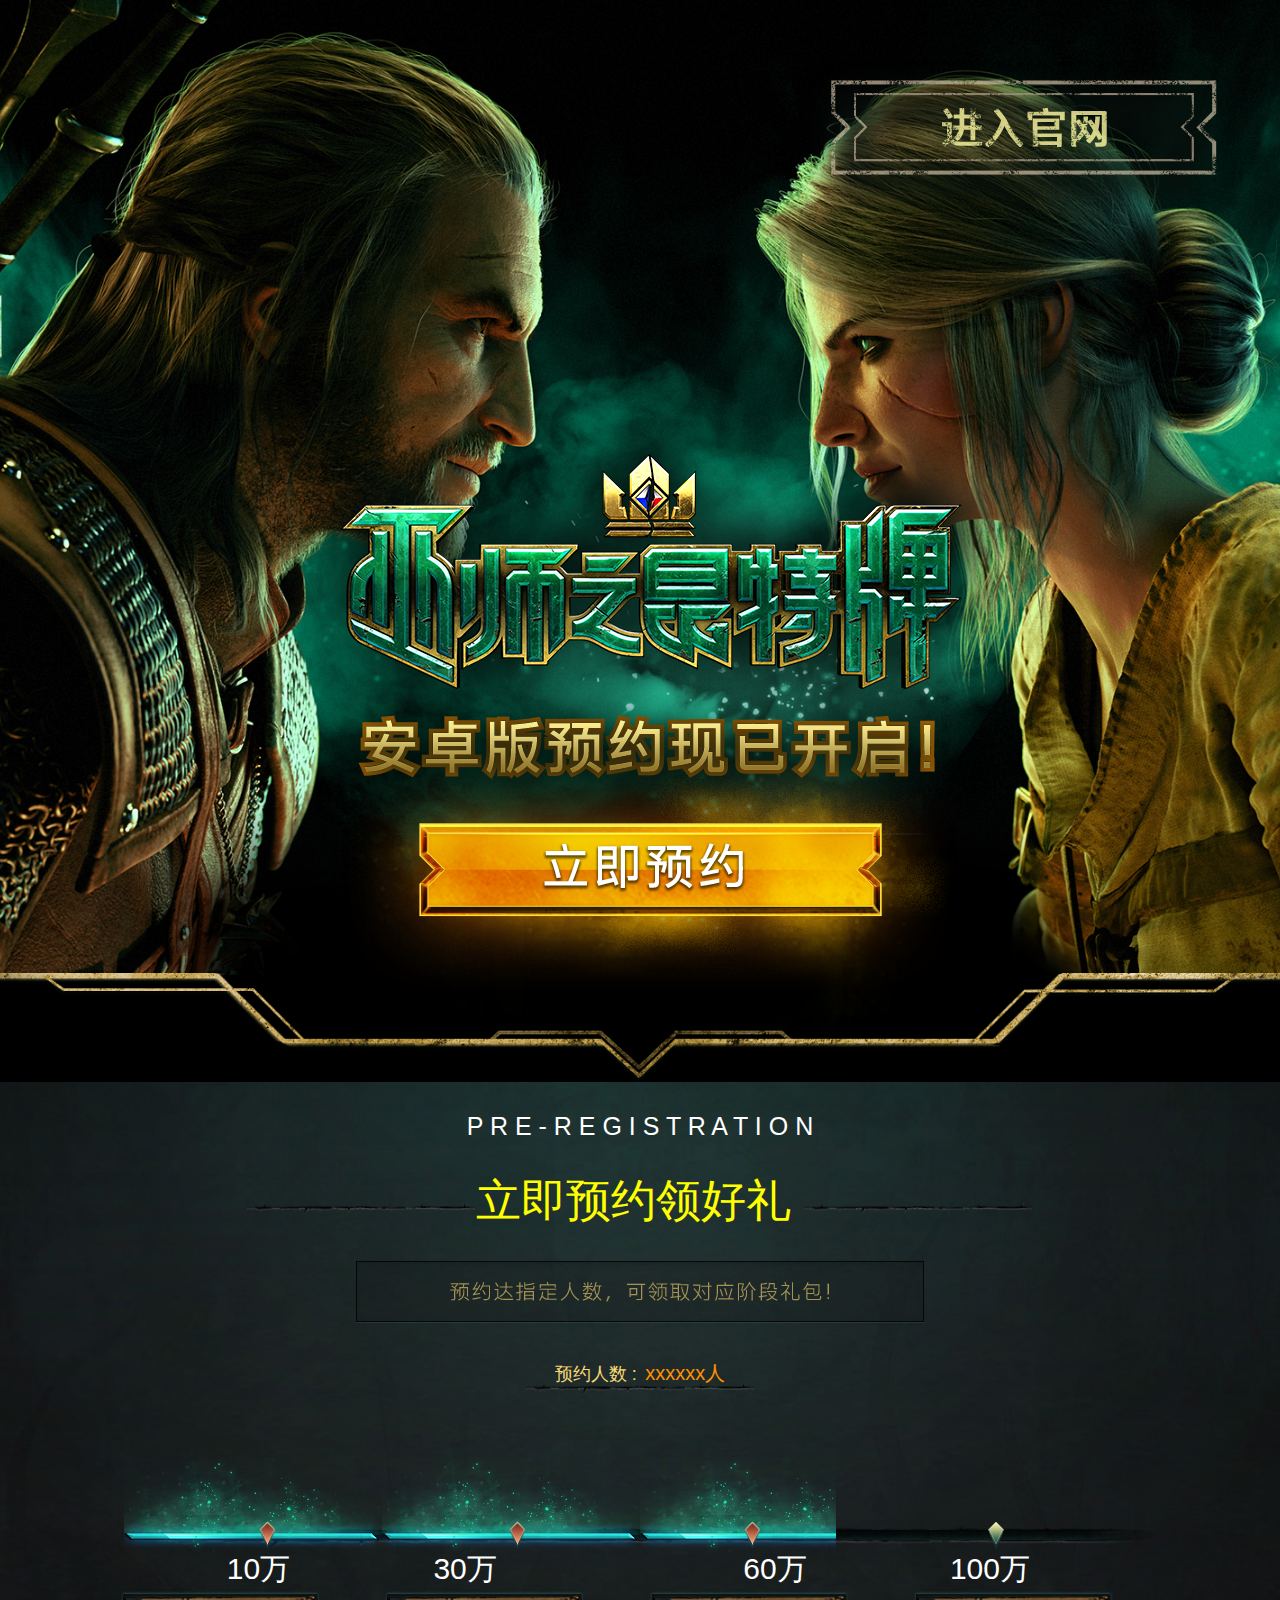
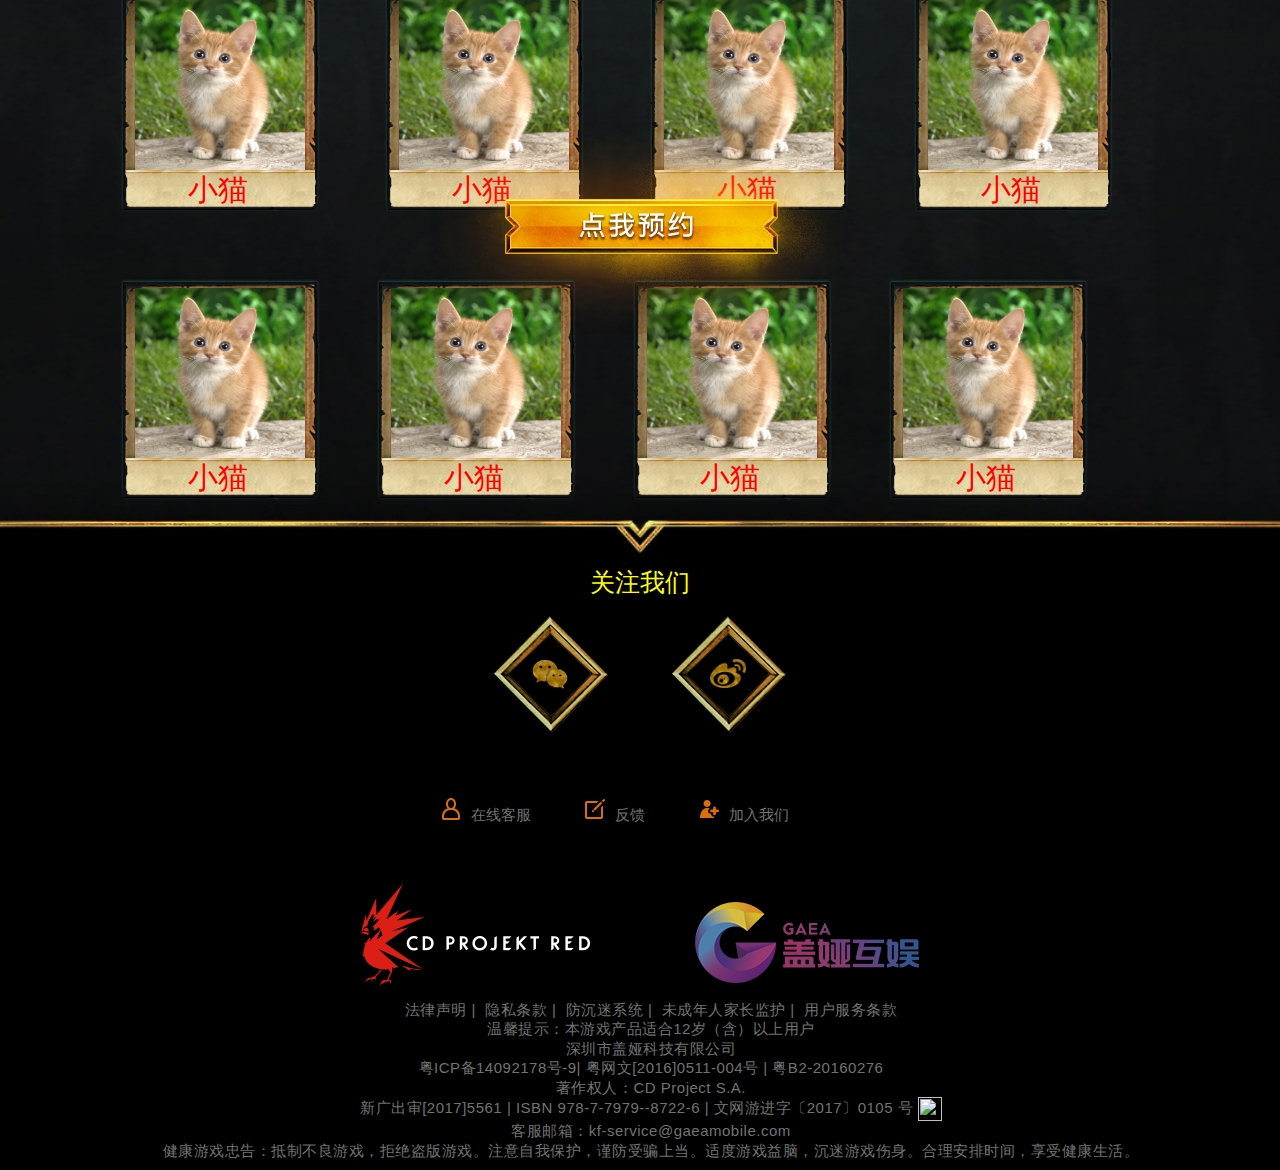
==== html/index.html @ 0b7c2e60 "1" ====
<!DOCTYPE html>
<html lang="zh">
<head>
    <meta charset="UTF-8"><!--  -->
    <meta http-equiv="Cache-Control" content="max-age=-1" />
    <meta http-equiv="X-UA-Compatible" content="IE=edge,chrome=1">
    <meta name="viewport" content="width=device-width, initial-scale=1, maximum-scale=1, minimum-scale=1, user-scalable=no">
    <meta name="keywords" content="">
    <meta name="description" content="">
    <title>demo</title>
    <link rel="stylesheet" type="text/css" href="../css/common.css" />
    <link rel="stylesheet" type="text/css" href="../css/index.css" />
    <!-- <link rel="stylesheet" type="text/css" href="../css/pen.css" /> -->
    <link rel="stylesheet" type="text/css" href="../css/Untitled-1.css" />
</head>
    <script src="../css/jquery-3.6.3.min.js"></script>
    <script>
        $(function(){
            $('.top1').click(function(){
               $('.mask').show()
            })
            $('.cha').click(function(){
               $('.mask').hide()
            })
        })
    </script>
<body>
    <div class="inner">
        <div class="head">
            
                <div class="top">
                    <a href="https://www.baidu.com/" target="_blank" >
                        <span>进入官网</span>
                    </a>
                </div>
                
                <div class="top1">
                    <div class="area">
                        <a href="javascript:;" >立即预约</a>
                    </div>   
                </div>
            
        </div>
    
        <div class="two">
            <span class="top2">
                
                P R E - R E G I S T R A T I O N
            </span>
        
            <span class="top3">
                <img src="../img/p2_line.png" alt=""><a href="https://www.baidu.com/" target="_blank">立即预约领好礼</a>
                <img src="../img/p2_line.png" alt="">
            </span>
            <div class="top4">
                <a href="https://www.baidu.com/" target="_blank"> 
                    <span>
                    预约达指定人数，可领取对应阶段礼包！
                    </span>
                </a>   
            </div>
        
            <div class="num"><span style="color:#f7d974; font-size: 18px;"> 预约人数 :</span>
                <span style="color: #ff9000; font-size: 20px;"> xxxxxx人</span>     
            </div>
        
            <div class="top5" style="width:1033px; margin: 0 auto">
                <div class="progress">
                    <div class="bar" style="width: 69%"></div>
                    <div class="icon">
                        <span class="pointer"></span>
                        <span class="pointer"></span>
                        <span class="pointer"></span>
                        <span class="pointer1"></span>
                    </div>
                </div>
                <div style="color:#fff" class="clearfix">
                    <div style="float: left;width:10%"><span class="zero">0</span></div>
                    <div style="float: left;width:20%">10万</div>
                    <div style="float: left;width:30%">30万</div>
                    <div style="float: left;width:20%">60万</div>
                    <div style="float: left;width:20%">100万</div>
                    <!-- <div class="clearfix"></div> -->
                </div>
            </div>
        
            <ul class="reward">
                <li class="img1">
                    <p><img src="../img/cat1.png" alt=""> </p>
                    <span>小猫</span>
                </li>
                <li class="img1">
                    <p><img src="../img/cat1.png" alt=""> </p>
                    <span>小猫</span>
                </li>
                <li class="img1">
                    <p><img src="../img/cat1.png" alt=""> </p>
                    <span>小猫</span>
                </li>
                <li class="img1">
                    <p><img src="../img/cat1.png" alt=""> </p>
                    <span>小猫</span>
                </li>
            </ul>
        
            <ul class="reward2 clearfix">
                <li class="img1">
                    <p><img src="../img/cat1.png" alt=""> </p>
                    <span>小猫</span>
                </li>
                <li class="img1">
                    <p><img src="../img/cat1.png" alt=""> </p>
                    <span>小猫</span>
                </li>
                <li class="img1">
                    <p><img src="../img/cat1.png" alt=""> </p>
                    <span>小猫</span>
                </li>
                <li class="img1">
                    <p><img src="../img/cat1.png" alt=""> </p>
                    <span>小猫</span>
                </li>
            </ul>
            
            <a href="https://www.baidu.com/" target="_blank"  class="top6"> 
                <span>点我预约</span>
            </a>
        </div>
               
        <div class="footer">
            <div class="guanzhu" >
                <a href="https://www.baidu.com/" target="_blank">
                <span>关注我们</span>
                </a>
            </div>
            
            <div class="logo">    
                <a href="https://weixin.qq.com/" target="_blank"><img src="../img/focus_wx.png" class="pic2"></a>
                <a href="https://www.sina.com.cn/" target="_blank"><img src="../img/focus_sina.png"></a> 
             </div>
              
            <div class="link">
                <p>
                    <a href="#" target="_blank">
                    <span class="icon1"></span>在线客服
                    </a>
                </p>
                <p>
                    <a href="#" target="_blank">
                    <span class="icon2"></span>反馈
                    </a>
                </p>
                <p>
                    <a href="#" target="_blank">
                    <span class="icon3"></span>加入我们
                    </a>
                </p>
            </div>
        
            <div class="other">
                <a href="#" target="_blank"><img src="../img/cdpr.png" class="pic1"></a>
                <a href="https://www.sina.com.cn/" target="_blank"><img src="../img/gaea.png"></a>
            </div>
              
            <div class="copyright">
                <div class="copyright-w">
                    <p>
                        <a href="http://www.gaea.com/cn/law" target="_blank">法律声明</a>&nbsp;|&nbsp;
                        <a href="http://www.gaea.com/cn/privacy" target="_blank">隐私条款</a>&nbsp;|&nbsp;
                        <a href="http://www.gaea.com/cn/service" target="_blank">防沉迷系统</a>&nbsp;|&nbsp;
                        <a href="https://www.gaea.com/cn/childProtection.html" target="_blank">未成年人家长监护</a>&nbsp;|&nbsp;
                        <a href="https://www.gaea.com/cn/childProtection.html" target="_blank">用户服务条款</a>
                    </p>
                    <p>温馨提示：本游戏产品适合12岁（含）以上用户</p>
                    <p>深圳市盖娅科技有限公司</p>
                    <p>
                        <P>粤ICP备14092178号-9| 粤网文[2016]0511-004号 |  粤B2-20160276 
                    </p>
                     <p>著作权人：CD Project S.A.</p>
                    <p>
                        新广出审[2017]5561 | ISBN 978-7-7979--8722-6 |
                        <a href="http://sq.ccm.gov.cn:80/ccnt/sczr/service/business/emark/gameNetTag/4028c08c577024b801577562b9b23fe5" target="_blank">文网游进字〔2017〕0105 号
                            <img src="https://image.gaeamobile.net/image/20180711/184354/label_2.png" width="24px" height="24px" style="vertical-align: middle;">
                        </a>
                    </p>
                    <p>客服邮箱：kf-service@gaeamobile.com</p>
                    <p>健康游戏忠告：抵制不良游戏，拒绝盗版游戏。注意自我保护，谨防受骗上当。适度游戏益脑，沉迷游戏伤身。合理安排时间，享受健康生活。</p>
                </div>
            </div>
        </div>
    </div>
  
    <div class="mask">
        <a href="javascript:;"><img src="../img/微信图片_20230107213837.png" alt="" class="cha"></a>
        <div class="from">
            <div class="kuang">
                <span class="again">请输入验证码！</span>
               <div class="kuang1">
                <p>
                <select class="right">
                    <option value="1">+86</option>
                    <option value="2">+11</option>
                    <option value="3">+12</option>
                </select>
                </p>
               <p>
                <input type="text" placeholder="&nbsp&nbsp&nbsp&nbsp&nbsp&nbsp&nbsp&nbsp&nbsp请输入手机号码" class="left">
               </p>
            </div>
            <div class="kuang2">
                <p>
                    <input type="text" placeholder="&nbsp&nbsp&nbsp&nbsp&nbsp&nbsp&nbsp&nbsp&nbsp请输入短信验证码" class="right1">
                </p>
                <p> <input type="text" placeholder="&nbsp&nbsp&nbsp&nbsp&nbsp&nbsp&nbsp&nbsp&nbsp获取验证码" class="left1"> </p>
       
            </div>
           <p class="tongyi">
            <input type="checkbox">&nbsp&nbsp&nbsp同意“盖娅互娱服务条款及隐私政策”
           </p>
           <div class="finish">
                    <p>完成预约</p>
           </div>
        </div>
        </div>
      </div>
</body>


<script type="text/javascript" src="../js/jquery.min.js"></script>
<script type="text/javascript" src="../js/index.js"></script>
</body>
</html>
---- css/common.css ----
/*全局框架*/
html,
body {
  padding: 0;
  margin: 0;
  background: #000;
}

html {
  font-size: 14px;
}

body {
  position: relative;
  font-size: 14px;
  font-family: "Microsoft YaHei", "Hiragino Sans GB", "微软雅黑", "宋体", Arial, Verdana, sans-serif;
  -webkit-font-smoothing: antialiased;
  -moz-osx-font-smoothing: grayscale;
}

a:link,
a:active,
a:visited,
a:hover,
a:visited:hover {
  text-decoration: none;
  cursor: pointer;
}

/* img {
  display: block;
  margin: 0 auto;
} */

img[src=''] {
  opacity: 0 !important;
}

ul,
li,
img,
span,
p,
font,
strong,
em,
ol,
h1,
h2,
h3,
h4,
h5,
h6,
dl,
dt,
dd,
input,
tboby,
form {
  margin: 0;
  padding: 0;
  border: 0;
  list-style: none;
}

h1,
h2,
h3,
h4,
h5,
h6 {
  font-weight: normal;
}

.pointer {
  pointer-events: all;
}

.disabled,
.no-pointer {
  pointer-events: none;
}

table {
  border-collapse: collapse;
  border-spacing: 0;
}

/* input,
select,
textarea,
button {
  border-radius: 0;
  outline: none;
}

input {
  -webkit-appearance: none;
} */

li {
  list-style: none;
}


a img {
  border: none;
}

video {
  width: 100%;
  height: 100%;
}

* {
  outline: 0;
  -ms-text-size-adjust: 100%;
  -webkit-text-size-adjust: 100%;
  -webkit-tap-highlight-color: transparent;
  -webkit-touch-callout: none;
  -webkit-focus-ring-color: rgba(0, 0, 0, 0);
}

input:-webkit-autofill,
textarea:-webkit-autofill,
select:-webkit-autofill {
  background-color: rgba(0, 0, 0, 0);
  -webkit-box-shadow: 0 0 0px 1000px white inset;
}

.clearfix {
  *zoom: 1;
}

.clearfix::after {
  content: "";
  display: block;
  height: 0;
  clear: both;
}



.hide-text {
  font: 0/0 a;
  color: transparent;
  text-shadow: none;
  background-color: transparent;
  border: 0;
}

@media screen and (min-width: 320px) {
  html {
    font-size: 42.67px;
  }
}

@media screen and (min-width: 360px) {
  html {
    font-size: 48px;
  }
}

@media screen and (min-width: 375px) {
  html {
    font-size: 50px;
  }
}

@media screen and (min-width: 414px) {
  html {
    font-size: 55.2px;
  }
}

@media screen and (min-width: 480px) {
  html {
    font-size: 64px;
  }
}

@media screen and (min-width: 640px) {
  html {
    font-size: 85.33px;
  }
}

@media screen and (min-width: 750px) {
  html {
    font-size: 100px;
  }
}

/*# sourceMappingURL=common.css.map */
---- css/index.css ----
.w1{
  width: 1200px;
  height: 100%;
  margin: 0 auto;
  background: red;
}

.inner{
  font-size: 30px;
}

.inner .head{
  width: 100%;
  height: 1082px;
  margin: 0 auto;
  background: url(../img/bg1.png) no-repeat;
  background-position: center center;
  background-size: cover;
  position: relative;
}
.inner .head .top{
  background:url(../img/p1.home.png) no-repeat;
  background-position: center;
  width:436px;
  height: 166px;
  position: absolute;
  top: 60px;
  right:45px;
}


.inner .head .top1{
  background:url(../img/p1_slogan.png) no-repeat;
  background-position: center;
  height:659px;
  width: 823px;
  position: absolute;
  top: 380px;
  right:0px;
  left:0px;
  margin: 0 auto;
}
.inner .head .top1 .area{
  position: relative;
  width: 100%;
  height: 100%;
}
.inner .head .top1 .area a{
    position: absolute;
    bottom: 120px;
    left:0;
    right:0;
    margin: 0 auto;
    display: block;
    width: 100%;
    height: 100px;
    font-size: 0;
}

.inner .head .top a{
  display: block;
  height: 100%;
}

.inner .head .top span{
  color: red;
  font-size: 0;
}
.inner .head .top1 span{
  color: red;
  font-size:0  ;
}

.two{
  width: 100%;
  height: 1082px;
  margin: 0 auto;
  background: url(../img/bg02.jpg) no-repeat;
  background-position: center ;
  background-size: cover;
  position: relative;
  
  }

 

.top2 {
  display: block;
  font-size: 25px;
  text-align: center;
  color: white;
  padding-top: 30px;
}
.top3 {
  display: block;
  font-size: 45px;
  text-align: center;
  margin-top: 30px;
}
.top3 a{
  color: yellow;
}
.top4 {
  background:url(../img/p2_text.png) no-repeat;
  background-position: center;
  height: 62px;
  width: 568px;
  margin: 0 auto;
  margin-top: 30px;
  
}
.top4 a{
  display: block;
  height: 100%;
  font-size: 0;
}



.num{
  width:229px;
  height: 70px;
  background: url(../img/p2_line.png) no-repeat;
  text-align: center;
  background-position: center center;
  margin:20px auto 100px;
  margin-top: 30px;
}

.top5{
  position: relative;
  margin: 0 auto;
}

.top6 {
  background:url(../img/p2_btn.png) no-repeat;
  background-position: center;
  width: 424px;
  height:213px;
  position: absolute;
  top:640px;
  left:0px;
  right:0;
  margin: 0 auto;
  font-size: 0;
}
.zero{
  font-size: 0;
}

.reward, .reward2{
  width: 1100px;
  margin: 0 auto;
}
.reward .img1{
  display: inline-block;
  height: 288px;
  width: 206px;
  position: relative;
  background: url("../img/p2_box.png") no-repeat ;
  text-align: center;
  margin:0 25px;
}
/* .reward .img1:first-child{
  background: red;
}
.reward .img1:last-child{
  margin-right: 0;
}
.reward .img1:nth-child(2n){
  background: yellow;
} */

.reward .img1 span, .reward2 .img1 span{
  color: red;
  text-align: center;
  /* display: block;
  margin-top: 10px; */
  line-height: 40px;
}
.reward .img1 p, .reward2 .img1 p{
  width:170px;
  height: 170px;;
  text-align: center;
  margin-top: 10px;
  margin-left: 20px; 
  /* margin-bottom: 10px; */
}


.reward .img1 p img, .reward2 .img1 p img{
  width:100%;
  height: 100%;
}

.reward2 .img1{
  height: 288px;
  width: 206px;
  position: relative;
  background: url("../img/p2_box.png") no-repeat ;
  text-align: center;
  float: left;
  margin: 0 25px;
  
}


.img2{
  height: 288px;
  width: 206px;
  position: relative;
  background: url("../img/p2_box.png") no-repeat ;
  position: absolute;
  margin-top: 10px;
  
}
.img2 p{
  position: absolute;
  left: 90px;
  top: 187px;
  color: red;
}
.img2 span{
  position: absolute;
  display: block;
  text-align: center;
  margin-top: 10px;
  margin-left: 20px;
  
}


.top6 .area2{
  position: relative;
  width: 100%;
  height: 100%;
}
.top6 .area2 a{
    position: absolute;
    bottom: 90px; 
    left:0;
    right:0;
    margin: 0 auto;
    display: block;
    width: 273px;
    height: 57px;
    font-size: 0;
}
/* 此处的bottom自我理解为选取的范围对应图片的距离 width height用于调试超链接的选取框范围大小 */




.footer {
  width: 100%;
  font-size: 15px;
  background-color: black;
  color: #737273;
  overflow: hidden;
  line-height: 1.3;
  text-align: center;
  
  
}
.footer .guanzhu{
  text-align:center;
  width:100%;
  height: 10px;
  position: absolute;
  
}
.footer .guanzhu a{
  color: yellow;
  display: block;
  height: 100%;
  font-size: 25px;
}


.footer a {
  color: #737273;
}

.footer a:hover {
  color: #d9d8cb;
  text-decoration: underline;
}

.copyright {
  width: 1000px;
  margin: 0 auto;
  overflow: hidden;
  letter-spacing: .5px;
  padding: 10px 0;
}

.copyright .gaea-logo {
  float: left;
}

.copyright .gaea {
  float: left;
  margin: 18px 22px 0 32px;
}

.copyright .copyright-w {
  float: none;
  padding-left: 22px;
  overflow: hidden;
}
.gray{
  -webkit-filter: grayscale(100%);
  -moz-filter: grayscale(100%);
  -o-filter: grayscale(100%);
  -ms-filter: grayscale(100%);
  filter: progid:DXImageTransform.Microsoft.BasicImage(grayscale=1);
  _filter: none;
}


.logo{
  margin-top: 50px;
  text-align: center;
}
.logo  a{
  font-size: 10px;
}
.logo  a img{
  display: inline-block;
}
.logo  a .pic2{
  margin-right: 60px;
}

.other{
  margin-top: 50px;
  text-align: center;
}
.other  a{
  font-size: 10px;
}
.other img{
  display: inline-block;
}
.other .pic1{
  margin-right: 100px;
}

.link{
  text-align: center;
}
.link p{
  display: inline-block;
  color: #fff;
  margin-right: 50px;
  margin-top: 60px;
  margin-bottom: 10px;
}
.link p .icon1{
  width: 20px;
  height: 22px;
  display: inline-block;
  background:url(../img/icon_footer.png) no-repeat;
  background-position: 0 0;
}

.link p .icon2{
  width: 20px;
  height: 22px;
  display: inline-block;
  background:url(../img/icon_footer.png) no-repeat;
  background-position: -20px 0;
}

.link p .icon3{
  width: 20px;
  height: 22px;
  display: inline-block;
  background:url(../img/icon_footer.png) no-repeat;
  background-position: -40px 0;
}
.link p span{
  margin-right: 10px;
}

/* 进度条 */
.progress{
  width: 1033px;
  height: 26px;
  background: url(../img/bg_progress_bar.png) no-repeat center bottom;
  position: relative;
}
.progress .bar{
  width:258px;
  height: 104px;
  background: url(../img/bg_progress_bar_on.png) repeat-x;
  position: absolute;
  top: -75px;
}
.progress .icon{
  width:100%;
  height:100%;
  position: relative;
}
.progress .pointer{
  width: 16px;
  height: 28px;
  background: url(../img/progress_pointer_on.png) no-repeat center bottom;
  position:absolute;
  top:-2px;
  display: block;
}
.progress .pointer1{
  width: 16px;
  height: 28px;
  background: url(../img/progress_pointer.png) no-repeat center bottom;
  position:absolute;
  top:-2px;
  display: block;
}
.progress .pointer:nth-child(1){
  left:135px;
}
.progress .pointer:nth-child(2){
  left:385px;
}
.progress .pointer:nth-child(3){
  left:620px;
}
.progress .pointer1:nth-child(4){
  left:864px;
}

.mask{
  position: fixed;
  /* 用于选取整个屏幕的大小 */
  height: 100%;
  width: 100%;
  background: rgba(0,0,0,.5);
  top:0;
  left:0;
  right:0;
  margin: 0 auto;
  display: none;
}
.cha{

  position: absolute;
  top: 20%;
  left: 1130px;
  
}
.from{
  width: 670px;
  height: 350px;
  background-color: #5d6975;
  margin: 0 auto;
  right: 0;
  left: 0; 
  position: absolute;
  top:20%;
  padding: 30px;
  
}
.kuang{
  width: 643px;
  height: 330px;
  background:rgba(255, 255, 255, .1)
  
}

.kuang1{
  text-align: center;
  padding-top: 15px;
  position: relative;
  margin: 0 auto;
  right: 0;
  left: 0; 
  
}
.kuang1 p{
  display: inline-block;
  margin-right: 10px;
  
}
.right{
  width: 150px;
  height: 46px;
  background-color: #cdceda;
}
.left{
  width: 300px;
  height: 46px;
  background-color: #cdceda;
}
.kuang2{
  text-align: center;
  padding-top: 20px;
  position: relative;
  margin: 0 auto;
  right: 0;
  left: 0; 
  
}
.right1{
  width: 300px;
  height: 46px;
  background-color: #cdceda;
}
.left1{
  width: 150px;
  height: 46px;
  background-color: #cbb48c;
  cursor: pointer
}
.kuang2 p{
  display: inline-block;
  margin-right: 10px;
  
}

.tongyi{
  text-align: center;
  display: block;
  padding-top: 25px;
  
}

.finish{
  width: 300px;
  height: 55px;
  /* background: rgba(255, 255, 255, .5) ; */
  position: relative;
  margin: 20px auto;
  right: 0;
  left: 0; 
  background: rgba(255, 255, 255, .5);
}
.finish p{
  color: white;
  font-size: 25px;
  display: block;
  text-align: center;
  padding-top: 10px;
  cursor: pointer
}

.again{
  display: block;
  text-align: center;
  font-size: 20px;
  color: red;
  padding-top: 15px;
}
---- css/pen.css ----
.w1{
  width: 1200px;
  height: 100%;
  margin: 0 auto;
  background: red;
}

.inner{
  font-size: 30px;
}

.inner .head{
  width: 100%;
  height: 1082px;
  margin: 0 auto;
  background: url(../img/bg1.png) no-repeat;
  background-position: center center;
  background-size: cover;
  position: relative;
}
.inner .head .top{
  background:url(../img/p1.home.png) no-repeat;
  background-position: center;
  width:436px;
  height: 166px;
  position: absolute;
  top: 60px;
  right:45px;
}


.inner .head .top1{
  background:url(../img/p1_slogan.png) no-repeat;
  background-position: center;
  height:659px;
  width: 823px;
  position: absolute;
  top: 380px;
  right:0px;
  left:0px;
  margin: 0 auto;
}
.inner .head .top1 .area{
  position: relative;
  width: 100%;
  height: 100%;
}
.inner .head .top1 .area a{
    position: absolute;
    bottom: 120px;
    left:0;
    right:0;
    margin: 0 auto;
    display: block;
    width: 100%;
    height: 100px;
    font-size: 0;
}

.inner .head .top a{
  display: block;
  height: 100%;
}

.inner .head .top span{
  color: red;
  font-size: 0;
}
.inner .head .top1 span{
  color: red;
  font-size:0  ;
}

.two{
  width: 100%;
  height: 1082px;
  margin: 0 auto;
  background: url(../img/bg02.jpg) no-repeat;
  background-position: center ;
  background-size: cover;
  position: relative;
  
  }


.top2 {
  display: block;
  font-size: 25px;
  text-align: center;
  color: white;
  padding-top: 30px;
}
.top3 {
  display: block;
  font-size: 45px;
  text-align: center;
  margin-top: 30px;
}
.top3 a{
  color: yellow;
}
.top4 {
  background:url(../img/p2_text.png) no-repeat;
  background-position: center;
  height: 62px;
  width: 568px;
  margin: 0 auto;
  margin-top: 30px;
  
}
.top4 a{
  display: block;
  height: 100%;
  font-size: 0;
}



.num{
  width:229px;
  height: 70px;
  background: url(../img/p2_line.png) no-repeat;
  text-align: center;
  background-position: center center;
  margin:20px auto 100px;
  margin-top: 30px;
}

.top5{
  position: relative;
  margin: 0 auto;
}

.top6 {
  background:url(../img/p2_btn.png) no-repeat;
  background-position: center;
  width: 424px;
  height:213px;
  position: absolute;
  top:640px;
  left:0px;
  right:0;
  margin: 0 auto;
  font-size: 0;
}
.zero{
  font-size: 0;
}

.reward, .reward2{
  width: 1100px;
  margin: 0 auto;
}
.reward .img1{
  display: inline-block;
  height: 288px;
  width: 206px;
  position: relative;
  background: url("../img/p2_box.png") no-repeat ;
  text-align: center;
  margin:0 25px;
}
/* .reward .img1:first-child{
  background: red;
}
.reward .img1:last-child{
  margin-right: 0;
}
.reward .img1:nth-child(2n){
  background: yellow;
} */

.reward .img1 span, .reward2 .img1 span{
  color: red;
  text-align: center;
  /* display: block;
  margin-top: 10px; */
  line-height: 40px;
}
.reward .img1 p, .reward2 .img1 p{
  width:170px;
  height: 170px;;
  text-align: center;
  margin-top: 10px;
  margin-left: 20px; 
  /* margin-bottom: 10px; */
}
.reward .img1 p img, .reward2 .img1 p img{
  width:100%;
  height: 100%;
}

.reward2 .img1{
  height: 288px;
  width: 206px;
  position: relative;
  background: url("../img/p2_box.png") no-repeat ;
  text-align: center;
  float: left;
  margin: 0 25px;
}


.img2{
  height: 288px;
  width: 206px;
  position: relative;
  background: url("../img/p2_box.png") no-repeat ;
  position: absolute;
  margin-top: 10px;
  
}
.img2 p{
  position: absolute;
  left: 90px;
  top: 187px;
  color: red;
}
.img2 span{
  position: absolute;
  display: block;
  text-align: center;
  margin-top: 10px;
  margin-left: 20px;
  
}


.top6 .area2{
  position: relative;
  width: 100%;
  height: 100%;
}
.top6 .area2 a{
    position: absolute;
    bottom: 90px; 
    left:0;
    right:0;
    margin: 0 auto;
    display: block;
    width: 273px;
    height: 57px;
    font-size: 0;
}
/* 此处的bottom自我理解为选取的范围对应图片的距离 width height用于调试超链接的选取框范围大小 */




.footer {
  width: 100%;
  font-size: 15px;
  background-color: black;
  color: #737273;
  overflow: hidden;
  line-height: 1.3;
  text-align: center;
}
.footer .guanzhu{
  text-align:center;
  width:100%;
  height: 10px;
  position: absolute;
  
}
.footer .guanzhu a{
  color: yellow;
  display: block;
  height: 100%;
  font-size: 25px;
}


.footer a {
  color: #737273;
}

.footer a:hover {
  color: #d9d8cb;
  text-decoration: underline;
}

.copyright {
  width: 1000px;
  margin: 0 auto;
  overflow: hidden;
  letter-spacing: .5px;
  padding: 10px 0;
}

.copyright .gaea-logo {
  float: left;
}

.copyright .gaea {
  float: left;
  margin: 18px 22px 0 32px;
}

.copyright .copyright-w {
  float: none;
  padding-left: 22px;
  overflow: hidden;
}
.gray{
  -webkit-filter: grayscale(100%);
  -moz-filter: grayscale(100%);
  -o-filter: grayscale(100%);
  -ms-filter: grayscale(100%);
  filter: progid:DXImageTransform.Microsoft.BasicImage(grayscale=1);
  _filter: none;
}


.logo{
  margin-top: 50px;
  text-align: center;
}
.logo  a{
  font-size: 10px;
}
.logo  a img{
  display: inline-block;
}
.logo  a .pic2{
  margin-right: 60px;
}

.other{
  margin-top: 50px;
  text-align: center;
}
.other  a{
  font-size: 10px;
}
.other img{
  display: inline-block;
}
.other .pic1{
  margin-right: 100px;
}

.link{
  text-align: center;
}
.link p{
  display: inline-block;
  color: #fff;
  margin-right: 50px;
  margin-top: 60px;
  margin-bottom: 10px;
}
.link p .icon1{
  width: 20px;
  height: 22px;
  display: inline-block;
  background:url(../img/icon_footer.png) no-repeat;
  background-position: 0 0;
}

.link p .icon2{
  width: 20px;
  height: 22px;
  display: inline-block;
  background:url(../img/icon_footer.png) no-repeat;
  background-position: -20px 0;
}

.link p .icon3{
  width: 20px;
  height: 22px;
  display: inline-block;
  background:url(../img/icon_footer.png) no-repeat;
  background-position: 0px 0;
}
.link p span{
  margin-right: 10px;
}

/* 进度条 */
.progress{
  width: 1033px;
  height: 26px;
  background: url(../img/bg_progress_bar.png) no-repeat center bottom;
  position: relative;
}
.progress .bar{
  width:258px;
  height: 104px;
  background: url(../img/bg_progress_bar_on.png) repeat-x;
  position: absolute;
  top: -75px;
}
.progress .icon{
  width:100%;
  height:100%;
  position: relative;
}
.progress .pointer{
  width: 16px;
  height: 28px;
  background: url(../img/progress_pointer_on.png) no-repeat center bottom;
  position:absolute;
  top:-2px;
  display: block;
}
.progress .pointer1{
  width: 16px;
  height: 28px;
  background: url(../img/progress_pointer.png) no-repeat center bottom;
  position:absolute;
  top:-2px;
  display: block;
}
.progress .pointer:nth-child(1){
  left:135px;
}
.progress .pointer:nth-child(2){
  left:385px;
}
.progress .pointer:nth-child(3){
  left:620px;
}
.progress .pointer1:nth-child(4){
  left:864px;
}

.mask{
  position: fixed;
  /* 用于选取整个屏幕的大小 */
  height: 100%;
  width: 100%;
  background: rgba(0,0,0,.5);
  top:0;
  left:0;
  right:0;
  margin: 0 auto;
}
.cha{

  position: absolute;
  top: 20%;
  left: 1130px;
  
}
.from{
  width: 670px;
  height: 350px;
  background-color: #5d6975;
  margin: 0 auto;
  right: 0;
  left: 0; 
  position: absolute;
  top:20%;
  padding: 30px;
  
}
.kuang{
  width: 643px;
  height: 330px;
  background:rgba(255, 255, 255, .1)
  
}

.kuang1{
  text-align: center;
  padding-top: 15px;
  position: relative;
  margin: 0 auto;
  right: 0;
  left: 0; 
  
}
.kuang1 p{
  display: inline-block;
  margin-right: 10px;
  
}
.right{
  width: 150px;
  height: 46px;
  background-color: #cdceda;
}
.left{
  width: 300px;
  height: 46px;
  background-color: #cdceda;
}
.kuang2{
  text-align: center;
  padding-top: 20px;
  position: relative;
  margin: 0 auto;
  right: 0;
  left: 0; 
  
}
.right1{
  width: 300px;
  height: 46px;
  background-color: #cdceda;
}
.left1{
  width: 150px;
  height: 46px;
  background-color: #cbb48c;
  cursor: pointer
}
.kuang2 p{
  display: inline-block;
  margin-right: 10px;
  
}

.tongyi{
  text-align: center;
  display: block;
  padding-top: 25px;
  
}

.finish{
  width: 300px;
  height: 55px;
  /* background: rgba(255, 255, 255, .5) ; */
  position: relative;
  margin: 20px auto;
  right: 0;
  left: 0; 
  background: rgba(255, 255, 255, .5);
}
.finish p{
  color: white;
  font-size: 25px;
  display: block;
  text-align: center;
  padding-top: 10px;
  cursor: pointer
}

.again{
  display: block;
  text-align: center;
  font-size: 20px;
  color: red;
  padding-top: 15px;
}
---- css/Untitled-1.css ----
.footer {
    width: 100%;
    font-size: 15px;
    background-color: black;
    color: #737273;
    overflow: hidden;
    line-height: 1.3;
    text-align: center;
}
.guanzhu{
    text-align:center;
    width:100%;
    height: 10px;
    position: absolute;
    
  }
.guanzhu a{
    color: yellow;
    display: block;
    height: 100%;
    font-size: 25px;
}


.footer a {
    color: #737273;
}

.footer a:hover {
    color: #d9d8cb;
    text-decoration: underline;
}

.copyright {
    width: 1000px;
    margin: 0 auto;
    overflow: hidden;
    letter-spacing: .5px;
    padding: 10px 0;
}

.copyright .gaea-logo {
    float: left;
}

.copyright .gaea {
    float: left;
    margin: 18px 22px 0 32px;
}

.copyright .copyright-w {
    float: none;
    padding-left: 22px;
    overflow: hidden;
}
.gray{
    -webkit-filter: grayscale(100%);
    -moz-filter: grayscale(100%);
    -o-filter: grayscale(100%);
    -ms-filter: grayscale(100%);
    filter: progid:DXImageTransform.Microsoft.BasicImage(grayscale=1);
    _filter: none;
}
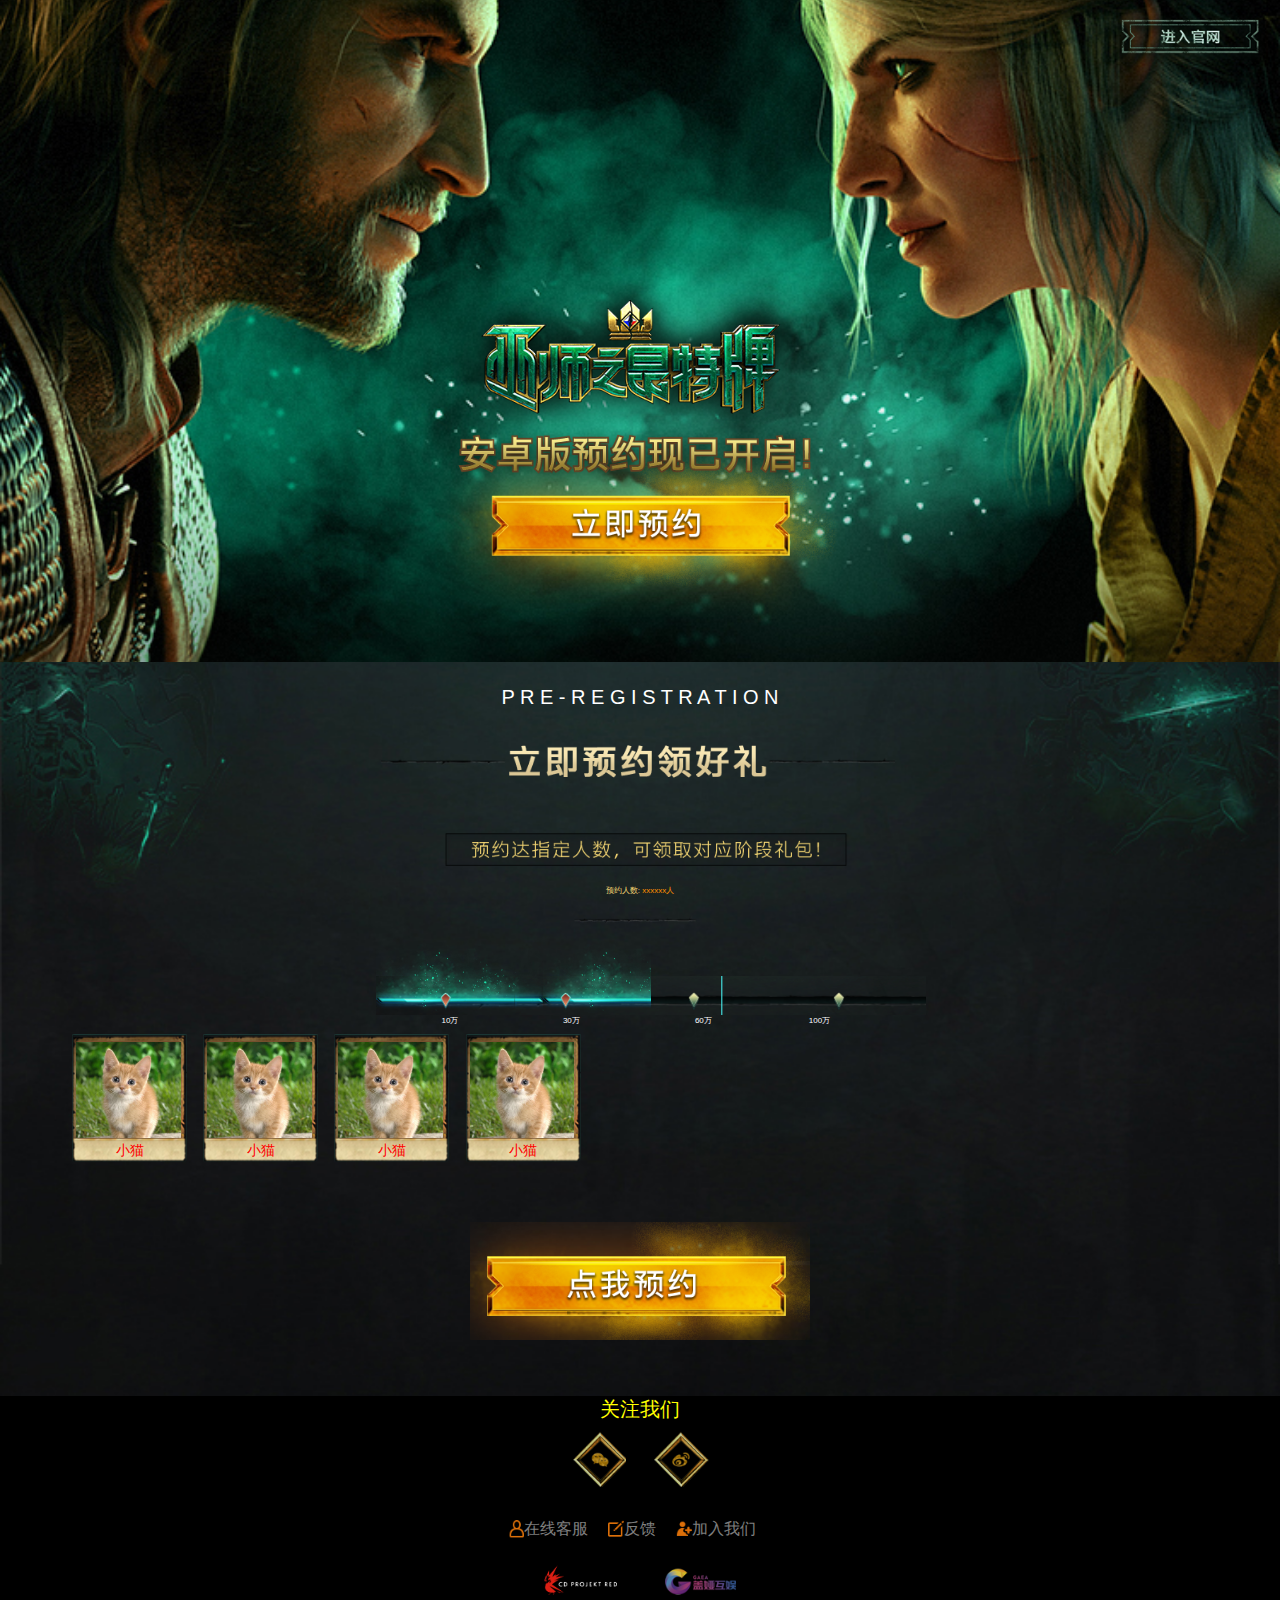
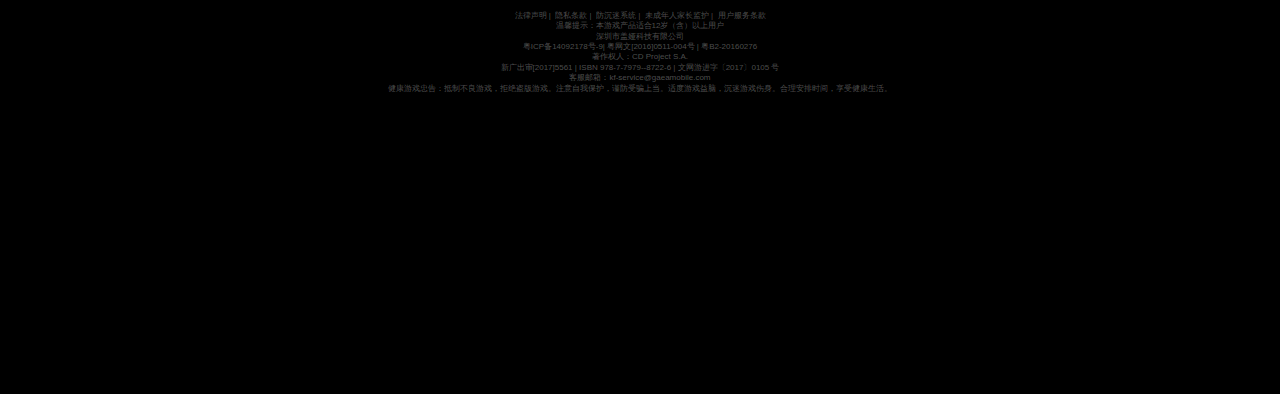
==== commit baa5287f: "1" ====
--- a/html/index.html
+++ b/html/index.html
@@ -10,223 +10,199 @@
     <title>demo</title>
     <link rel="stylesheet" type="text/css" href="../css/common.css" />
     <link rel="stylesheet" type="text/css" href="../css/index.css" />
-    <!-- <link rel="stylesheet" type="text/css" href="../css/pen.css" /> -->
-    <link rel="stylesheet" type="text/css" href="../css/Untitled-1.css" />
+    <script>
+        (function (w, d, psd_w) {
+            var resizeTime = null,
+                waitTime = 300;
+
+            /*设置Html的FontSize*/
+            function changeRem() {
+                var width = d.documentElement.clientWidth,
+                    height = d.documentElement.clientHeight,
+                    fontSize = width / psd_w * 100;
+
+                    console.log(fontSize)
+                if (fontSize > 100) fontSize = 100;
+                if (width / height >= 0.75) fontSize = 80;
+                d.documentElement.style.fontSize = fontSize + "px";
+            }
+
+            /*屏幕变化事件*/
+            w.addEventListener("onorientationchange" in w ? "orientationchange" : "resize", function () {
+                clearTimeout(resizeTime);
+                resizeTime = setTimeout(changeRem, waitTime);
+            }, false);
+            // 每次加载页面时触发
+            w.addEventListener("pageshow", function (w) {
+                w.persisted && (clearTimeout(resizeTime), resizeTime = setTimeout(changeRem, waitTime));
+            }, false);
+            // 页面文档完全加载并解析完毕之后
+            d.addEventListener("DOMContentLoaded", changeRem, false);
+        }(window, document, 750));
+    </script>
 </head>
-    <script src="../css/jquery-3.6.3.min.js"></script>
-    <script>
-        $(function(){
-            $('.top1').click(function(){
-               $('.mask').show()
-            })
-            $('.cha').click(function(){
-               $('.mask').hide()
-            })
-        })
-    </script>
+
 <body>
+    
     <div class="inner">
         <div class="head">
+            <div class="top">
+                <a href="https://www.baidu.com/" target="_blank" >
+                    <span>进入官网</span>
+                </a>
+            </div>
             
-                <div class="top">
-                    <a href="https://www.baidu.com/" target="_blank" >
-                        <span>进入官网</span>
-                    </a>
+            <div class="top1">
+                <div class="area">
+                    <a href="https://www.baidu.com/" target="_blank">立即预约</a>
+                </div>   
+            </div>
+        </div>
+    </div>
+    <div class="two">
+        
+        <span class="top2">
+            P R E - R E G I S T R A T I O N
+        </span>
+    
+        <span class="top3">
+            <a href="https://www.baidu.com/" target="_blank">立即预约领好礼</a>
+            <!-- now -->
+        </span>
+        <div class="top4">
+            <a href="https://www.baidu.com/" target="_blank"> 
+                <span>
+                预约达指定人数，可领取对应阶段礼包！
+                </span>
+            </a>   
+        </div>
+        <div class="num">
+                <p class="num1">预约人数:</p>
+                <p class="num2">xxxxxx人</p>
+        </div>
+        
+
+        <div class="top5" style="width:6.6rem; margin: 0 auto">
+            <div class="progress">
+                <div class="bar" style="width: 50%"></div>
+                <div class="icon">
+                    <span class="pointer"></span>
+                    <span class="pointer"></span>
+                    <span class="pointer1"></span>
+                    <span class="pointer1"></span>
                 </div>
+            </div>
+            <div style="color:#fff" class="clearfix" >
+                 <div class="ziti">
+                <div style="float: left;width:10%"><span class="zero">0</span></div>
+                <div style="float: left;width:8% ">10万</div>
+                <div style="float: left;width:38%">30万</div>
+                <div style="float: left;width:12%">60万</div>
+                <div style="float: left;width:32%">100万</div>
+                 </div>
                 
-                <div class="top1">
-                    <div class="area">
-                        <a href="javascript:;" >立即预约</a>
-                    </div>   
-                </div>
+            </div>
+        </div>
+
+         
+        <ul class="reward clearfix">
+            <li class="img">
+                <p><img src="../img/cat1.png" alt="" > </p>
+                <span>小猫</span>
+            </li>
+            <li class="img">
+                <p><img src="../img/cat1.png" alt=""> </p>
+                <span>小猫</span>
+            </li>
+            <li class="img">
+                <p><img src="../img/cat1.png" alt=""> </p>
+                <span>小猫</span>
+            </li>
+            <li class="img">
+                <p><img src="../img/cat1.png" alt=""> </p>
+                <span>小猫</span>
+            </li>
+        </ul> 
+
+
+      <div class="link_me">
+        <a href="https://www.baidu.com/" target="_blank" > 
+            点我预约
+        </a>
+      </div>
+        
+
+
+
+    </div>
+
+
+
+    <div class="footer">
+        <div class="guanzhu" >
+            <a href="https://www.baidu.com/" target="_blank">
+            <span>关注我们</span>
+            </a>
+        </div>
+        <div class="logo">
+             <a href="https://weixin.qq.com/"  target="_blank" ><p class="pic1">微信</p></a>
+            <a href="https://www.sina.com.cn/"  target="_blank" ><p class="pic">新浪</p></a> 
+        </div>
+
+        <div class="link">
+            <p>
+                <a href="https://www.4399.com/" target="_blank">
+                <span class="icon1"></span>在线客服
+                </a>
+            </p>
+            <p>
+                <a href="https://www.4399.com/special/241.htm" target="_blank">
+                <span class="icon2"></span>反馈
+                </a>
+            </p>
+            <p>
+                <a href="https://www.4399.com/flash/225563.htm" target="_blank">
+                <span class="icon3"></span>加入我们
+                </a>
+            </p>
+        </div>
+
+        <div class="other">
+            <a href="https://www.4399.com/flash/3881.htm" target="_blank"><p class="bird">小鸟</p></a>
+            <a href="https://www.sina.com.cn/" target="_blank"><p class="geae">盖亚</p></a>
+        </div>
+
+        <div class="copyright">
             
-        </div>
-    
-        <div class="two">
-            <span class="top2">
-                
-                P R E - R E G I S T R A T I O N
-            </span>
-        
-            <span class="top3">
-                <img src="../img/p2_line.png" alt=""><a href="https://www.baidu.com/" target="_blank">立即预约领好礼</a>
-                <img src="../img/p2_line.png" alt="">
-            </span>
-            <div class="top4">
-                <a href="https://www.baidu.com/" target="_blank"> 
-                    <span>
-                    预约达指定人数，可领取对应阶段礼包！
-                    </span>
-                </a>   
-            </div>
-        
-            <div class="num"><span style="color:#f7d974; font-size: 18px;"> 预约人数 :</span>
-                <span style="color: #ff9000; font-size: 20px;"> xxxxxx人</span>     
-            </div>
-        
-            <div class="top5" style="width:1033px; margin: 0 auto">
-                <div class="progress">
-                    <div class="bar" style="width: 69%"></div>
-                    <div class="icon">
-                        <span class="pointer"></span>
-                        <span class="pointer"></span>
-                        <span class="pointer"></span>
-                        <span class="pointer1"></span>
-                    </div>
-                </div>
-                <div style="color:#fff" class="clearfix">
-                    <div style="float: left;width:10%"><span class="zero">0</span></div>
-                    <div style="float: left;width:20%">10万</div>
-                    <div style="float: left;width:30%">30万</div>
-                    <div style="float: left;width:20%">60万</div>
-                    <div style="float: left;width:20%">100万</div>
-                    <!-- <div class="clearfix"></div> -->
-                </div>
-            </div>
-        
-            <ul class="reward">
-                <li class="img1">
-                    <p><img src="../img/cat1.png" alt=""> </p>
-                    <span>小猫</span>
-                </li>
-                <li class="img1">
-                    <p><img src="../img/cat1.png" alt=""> </p>
-                    <span>小猫</span>
-                </li>
-                <li class="img1">
-                    <p><img src="../img/cat1.png" alt=""> </p>
-                    <span>小猫</span>
-                </li>
-                <li class="img1">
-                    <p><img src="../img/cat1.png" alt=""> </p>
-                    <span>小猫</span>
-                </li>
-            </ul>
-        
-            <ul class="reward2 clearfix">
-                <li class="img1">
-                    <p><img src="../img/cat1.png" alt=""> </p>
-                    <span>小猫</span>
-                </li>
-                <li class="img1">
-                    <p><img src="../img/cat1.png" alt=""> </p>
-                    <span>小猫</span>
-                </li>
-                <li class="img1">
-                    <p><img src="../img/cat1.png" alt=""> </p>
-                    <span>小猫</span>
-                </li>
-                <li class="img1">
-                    <p><img src="../img/cat1.png" alt=""> </p>
-                    <span>小猫</span>
-                </li>
-            </ul>
-            
-            <a href="https://www.baidu.com/" target="_blank"  class="top6"> 
-                <span>点我预约</span>
-            </a>
-        </div>
-               
-        <div class="footer">
-            <div class="guanzhu" >
-                <a href="https://www.baidu.com/" target="_blank">
-                <span>关注我们</span>
-                </a>
-            </div>
-            
-            <div class="logo">    
-                <a href="https://weixin.qq.com/" target="_blank"><img src="../img/focus_wx.png" class="pic2"></a>
-                <a href="https://www.sina.com.cn/" target="_blank"><img src="../img/focus_sina.png"></a> 
-             </div>
-              
-            <div class="link">
                 <p>
-                    <a href="#" target="_blank">
-                    <span class="icon1"></span>在线客服
+                    <a href="http://www.gaea.com/cn/law" target="_blank">法律声明</a>&nbsp;|&nbsp;
+                    <a href="http://www.gaea.com/cn/privacy" target="_blank">隐私条款</a>&nbsp;|&nbsp;
+                    <a href="http://www.gaea.com/cn/service" target="_blank">防沉迷系统</a>&nbsp;|&nbsp;
+                    <a href="https://www.gaea.com/cn/childProtection.html" target="_blank">未成年人家长监护</a>&nbsp;|&nbsp;
+                    <a href="https://www.gaea.com/cn/childProtection.html" target="_blank">用户服务条款</a>
+                </p>
+                <p>温馨提示：本游戏产品适合12岁（含）以上用户</p>
+                <p>深圳市盖娅科技有限公司</p>
+                <p>
+                    <P>粤ICP备14092178号-9| 粤网文[2016]0511-004号 |  粤B2-20160276 
+                </p>
+                 <p>著作权人：CD Project S.A.</p>
+                <p>
+                    新广出审[2017]5561 | ISBN 978-7-7979--8722-6 |
+                    <a href="http://sq.ccm.gov.cn:80/ccnt/sczr/service/business/emark/gameNetTag/4028c08c577024b801577562b9b23fe5" target="_blank">文网游进字〔2017〕0105 号
+                        
                     </a>
                 </p>
-                <p>
-                    <a href="#" target="_blank">
-                    <span class="icon2"></span>反馈
-                    </a>
-                </p>
-                <p>
-                    <a href="#" target="_blank">
-                    <span class="icon3"></span>加入我们
-                    </a>
-                </p>
-            </div>
-        
-            <div class="other">
-                <a href="#" target="_blank"><img src="../img/cdpr.png" class="pic1"></a>
-                <a href="https://www.sina.com.cn/" target="_blank"><img src="../img/gaea.png"></a>
-            </div>
-              
-            <div class="copyright">
-                <div class="copyright-w">
-                    <p>
-                        <a href="http://www.gaea.com/cn/law" target="_blank">法律声明</a>&nbsp;|&nbsp;
-                        <a href="http://www.gaea.com/cn/privacy" target="_blank">隐私条款</a>&nbsp;|&nbsp;
-                        <a href="http://www.gaea.com/cn/service" target="_blank">防沉迷系统</a>&nbsp;|&nbsp;
-                        <a href="https://www.gaea.com/cn/childProtection.html" target="_blank">未成年人家长监护</a>&nbsp;|&nbsp;
-                        <a href="https://www.gaea.com/cn/childProtection.html" target="_blank">用户服务条款</a>
-                    </p>
-                    <p>温馨提示：本游戏产品适合12岁（含）以上用户</p>
-                    <p>深圳市盖娅科技有限公司</p>
-                    <p>
-                        <P>粤ICP备14092178号-9| 粤网文[2016]0511-004号 |  粤B2-20160276 
-                    </p>
-                     <p>著作权人：CD Project S.A.</p>
-                    <p>
-                        新广出审[2017]5561 | ISBN 978-7-7979--8722-6 |
-                        <a href="http://sq.ccm.gov.cn:80/ccnt/sczr/service/business/emark/gameNetTag/4028c08c577024b801577562b9b23fe5" target="_blank">文网游进字〔2017〕0105 号
-                            <img src="https://image.gaeamobile.net/image/20180711/184354/label_2.png" width="24px" height="24px" style="vertical-align: middle;">
-                        </a>
-                    </p>
-                    <p>客服邮箱：kf-service@gaeamobile.com</p>
-                    <p>健康游戏忠告：抵制不良游戏，拒绝盗版游戏。注意自我保护，谨防受骗上当。适度游戏益脑，沉迷游戏伤身。合理安排时间，享受健康生活。</p>
-                </div>
-            </div>
-        </div>
-    </div>
-  
-    <div class="mask">
-        <a href="javascript:;"><img src="../img/微信图片_20230107213837.png" alt="" class="cha"></a>
-        <div class="from">
-            <div class="kuang">
-                <span class="again">请输入验证码！</span>
-               <div class="kuang1">
-                <p>
-                <select class="right">
-                    <option value="1">+86</option>
-                    <option value="2">+11</option>
-                    <option value="3">+12</option>
-                </select>
-                </p>
-               <p>
-                <input type="text" placeholder="&nbsp&nbsp&nbsp&nbsp&nbsp&nbsp&nbsp&nbsp&nbsp请输入手机号码" class="left">
-               </p>
-            </div>
-            <div class="kuang2">
-                <p>
-                    <input type="text" placeholder="&nbsp&nbsp&nbsp&nbsp&nbsp&nbsp&nbsp&nbsp&nbsp请输入短信验证码" class="right1">
-                </p>
-                <p> <input type="text" placeholder="&nbsp&nbsp&nbsp&nbsp&nbsp&nbsp&nbsp&nbsp&nbsp获取验证码" class="left1"> </p>
-       
-            </div>
-           <p class="tongyi">
-            <input type="checkbox">&nbsp&nbsp&nbsp同意“盖娅互娱服务条款及隐私政策”
-           </p>
-           <div class="finish">
-                    <p>完成预约</p>
-           </div>
-        </div>
-        </div>
-      </div>
-</body>
-
-
-<script type="text/javascript" src="../js/jquery.min.js"></script>
-<script type="text/javascript" src="../js/index.js"></script>
+                <p>客服邮箱：kf-service@gaeamobile.com</p>
+                <p>健康游戏忠告：抵制不良游戏，拒绝盗版游戏。注意自我保护，谨防受骗上当。适度游戏益脑，沉迷游戏伤身。合理安排时间，享受健康生活。</p>
+        </div>
+           
+</div>
+
+
+        
+    
+
+    
 </body>
 </html>
--- a/css/common.css
+++ b/css/common.css
@@ -4,6 +4,7 @@
   padding: 0;
   margin: 0;
   background: #000;
+  color: #fff;
 }
 
 html {
--- a/css/index.css
+++ b/css/index.css
@@ -11,31 +11,32 @@
 
 .inner .head{
   width: 100%;
-  height: 1082px;
-  margin: 0 auto;
-  background: url(../img/bg1.png) no-repeat;
+  height: 8.27rem;
+  margin: 0 auto;
+  background: url(../img/bg01.jpg) no-repeat;
   background-position: center center;
   background-size: cover;
   position: relative;
 }
 .inner .head .top{
-  background:url(../img/p1.home.png) no-repeat;
-  background-position: center;
-  width:436px;
-  height: 166px;
-  position: absolute;
-  top: 60px;
-  right:45px;
-}
-
-
+  background:url(../img/sprite.png) no-repeat;
+  background-position:0 -4.08rem;
+  background-size: 7.5rem 5rem;
+  width: 1.97rem;
+  height:.68rem;
+  position: absolute;
+  top: .15rem;
+  right: .15rem;
+  font-size: 0;
+}
 .inner .head .top1{
   background:url(../img/p1_slogan.png) no-repeat;
   background-position: center;
-  height:659px;
-  width: 823px;
-  position: absolute;
-  top: 380px;
+  background-size: 5.33rem 4.57rem;
+  height:5.2rem;
+  width: 8.23rem;
+  position: absolute;
+  top: 3rem;
   right:0px;
   left:0px;
   margin: 0 auto;
@@ -47,13 +48,13 @@
 }
 .inner .head .top1 .area a{
     position: absolute;
-    bottom: 120px;
+    bottom: 1.3rem;
     left:0;
     right:0;
     margin: 0 auto;
     display: block;
-    width: 100%;
-    height: 100px;
+    width: 50%;
+    height: 0.7rem;
     font-size: 0;
 }
 
@@ -73,7 +74,7 @@
 
 .two{
   width: 100%;
-  height: 1082px;
+  height: 9.18rem;
   margin: 0 auto;
   background: url(../img/bg02.jpg) no-repeat;
   background-position: center ;
@@ -82,190 +83,246 @@
   
   }
 
+
+.top2 {
+  display: block;
+  font-size: .25rem;
+  text-align: center;
+  color: white;
+  padding-top: .3rem;
+}
+.top3 {
+ background: url(../img/sprite.png) no-repeat;
+ background-position:0 -.2rem;
+ background-size: 7.5rem 5rem;
+ width: 6.48rem;
+ height: .64rem;
+ position: absolute;
+ right: 0;
+ top: 1rem;
+ left: 0;
+ margin: 0 auto;
+}
+.top3 a{
+  display: block;
+  height: 100%;
+  font-size: 0;
+}
+
+.top4 {
+  background:url(../img/sprite.png) no-repeat;
+  background-position:-.54rem -.8rem;
+  background-size: 7.5rem 5rem;
+  width: 5.2rem;
+  height: .55rem;
+  position: absolute;
+  right:0;
+  top:2rem;
+  left: 0;
+  margin: 0 auto;
+  
+}
+.top4 a{
+  display: block;
+  height: 100%;
+  font-size: 0;
+}
+
+.top2 {
+  display: block;
+  font-size: .25rem;
+  text-align: center;
+  color: white;
+  padding-top: .3rem;
+}
+
+
+.num{
+  display: block;
+  text-align: center;
+  font-size: .1rem;
+  margin-top: 2.2rem;
+  position: relative;
+}
+
+.num p{
+  display: inline-block;
+}
+.num1{
+  color:#f7d974;
+}
+.num2{
+  color: #ff9000; 
+}
+ .num:after{
+  display: block;
+  content: "";
+  background: url(../img/sprite.png) no-repeat;
+  background-position: -2.3rem -1.81rem ;
+  background-size: 7.5rem 5rem;
+  width: 2.29rem;
+  height: .15rem;
+  position: absolute;
+  right: 0;
+  left: 0.5rem;
+  top: 0.35rem;
+  margin: 0 auto;
+}
+
+/* 进度条 */
+.top5{
+  position: relative;
+  margin: 0 auto;
+}
+
+.progress{
+  width: 6.87rem;
+  height: .49rem;
+  background: url(../img/line.png) no-repeat ;
+  top: 1rem;
+  right: 0;
+  left: 0;
+  margin: 0 auto;
+  position: relative;
+}
+.progress .bar{
+  width:2.58rem;
+  height: 1.04rem;
+  background: url(../img/bg_progress_bar_on.png) repeat-x;
+  position: absolute;
+  top: -.4rem;
  
-
-.top2 {
-  display: block;
-  font-size: 25px;
-  text-align: center;
-  color: white;
-  padding-top: 30px;
-}
-.top3 {
-  display: block;
-  font-size: 45px;
-  text-align: center;
-  margin-top: 30px;
-}
-.top3 a{
-  color: yellow;
-}
-.top4 {
-  background:url(../img/p2_text.png) no-repeat;
-  background-position: center;
-  height: 62px;
-  width: 568px;
-  margin: 0 auto;
-  margin-top: 30px;
-  
-}
-.top4 a{
-  display: block;
-  height: 100%;
-  font-size: 0;
-}
-
-
-
-.num{
-  width:229px;
-  height: 70px;
-  background: url(../img/p2_line.png) no-repeat;
-  text-align: center;
-  background-position: center center;
-  margin:20px auto 100px;
-  margin-top: 30px;
-}
-
-.top5{
-  position: relative;
-  margin: 0 auto;
-}
-
-.top6 {
-  background:url(../img/p2_btn.png) no-repeat;
-  background-position: center;
-  width: 424px;
-  height:213px;
-  position: absolute;
-  top:640px;
-  left:0px;
+  
+}
+.progress .icon{
+  width:100%;
+  height:100%;
+  position: relative;
+}
+.progress .pointer{
+  background: url(../img/sprite.png) no-repeat center bottom;
+  background-position:-7.35rem -.68rem;
+  background-size: 7.5rem 5rem;
+  width:.16rem ;
+  height:.28rem ;
+  position:absolute;
+  top:.2rem;
+  display: block;
+}
+.progress .pointer1{
+  width:.16rem ;
+  height:.28rem ;
+  background: url(../img/sprite.png) no-repeat center bottom;
+  background-position:-7.35rem -.34rem;
+  background-size: 7.5rem 5rem;
+  position:absolute;
+  top:.2rem;
+  display: block;
+}
+.ziti{
+  font-size: .1rem;
+  display: block;
+  padding-top: 1rem;
+  text-align: center;
+  margin: 0 auto;
+}
+.zero{
+  font-size: 0;
+}
+.progress .pointer:first-child{
+  left:.8rem;
+}
+.progress .pointer:nth-child(2){
+  left:2.3rem;
+}
+.progress .pointer1:nth-child(3){
+  left:3.9rem;
+}
+.progress .pointer1:nth-child(4){
+  right:1rem;
+}
+
+
+
+
+
+
+
+
+/* 猫咪 */
+.reward{
+  width: 90%;
+  margin: 0 auto;
+  margin-top: .1rem;
+}
+.reward li{
+  background: url("../img/p2_box.png") no-repeat ;
+  height: 1.6rem;
+  width: 1.44rem;
+  background-size: 100%;
+  float: left;
+  margin: 0 .1rem;
+  
+}
+.reward .img p{
+  height: 1.2rem;
+  text-align: center;
+  margin-top: .1rem;
+  margin-right: .08rem;
+  margin-left: .05rem;
+  overflow: hidden;
+}
+.reward .img p img{
+  max-width:100%;
+  
+}
+.reward .img span{
+  line-height: .3rem;
+  font-size: .18rem;
+  color: red;
+  display: block;
+  font-size: .18rem;
+  text-align: center;
+}
+
+
+
+
+.link_me{
+  background: url(../img/sprite.png) no-repeat;
+  background-position: -2.44rem -3.52rem ;
+  background-size: 7.5rem 5rem;
+  width: 4.24rem;
+  height: 2.13rem;
+  position: absolute;
   right:0;
-  margin: 0 auto;
-  font-size: 0;
-}
-.zero{
-  font-size: 0;
-}
-
-.reward, .reward2{
-  width: 1100px;
-  margin: 0 auto;
-}
-.reward .img1{
-  display: inline-block;
-  height: 288px;
-  width: 206px;
-  position: relative;
-  background: url("../img/p2_box.png") no-repeat ;
-  text-align: center;
-  margin:0 25px;
-}
-/* .reward .img1:first-child{
-  background: red;
-}
-.reward .img1:last-child{
-  margin-right: 0;
-}
-.reward .img1:nth-child(2n){
-  background: yellow;
-} */
-
-.reward .img1 span, .reward2 .img1 span{
-  color: red;
-  text-align: center;
-  /* display: block;
-  margin-top: 10px; */
-  line-height: 40px;
-}
-.reward .img1 p, .reward2 .img1 p{
-  width:170px;
-  height: 170px;;
-  text-align: center;
-  margin-top: 10px;
-  margin-left: 20px; 
-  /* margin-bottom: 10px; */
-}
-
-
-.reward .img1 p img, .reward2 .img1 p img{
-  width:100%;
-  height: 100%;
-}
-
-.reward2 .img1{
-  height: 288px;
-  width: 206px;
-  position: relative;
-  background: url("../img/p2_box.png") no-repeat ;
-  text-align: center;
-  float: left;
-  margin: 0 25px;
-  
-}
-
-
-.img2{
-  height: 288px;
-  width: 206px;
-  position: relative;
-  background: url("../img/p2_box.png") no-repeat ;
-  position: absolute;
-  margin-top: 10px;
-  
-}
-.img2 p{
-  position: absolute;
-  left: 90px;
-  top: 187px;
-  color: red;
-}
-.img2 span{
-  position: absolute;
-  display: block;
-  text-align: center;
-  margin-top: 10px;
-  margin-left: 20px;
-  
-}
-
-
-.top6 .area2{
-  position: relative;
+  top:7rem;
+  left: 0;
+  margin: 0 auto;
+}
+
+.link_me a{
+  display: block;
   width: 100%;
   height: 100%;
-}
-.top6 .area2 a{
-    position: absolute;
-    bottom: 90px; 
-    left:0;
-    right:0;
-    margin: 0 auto;
-    display: block;
-    width: 273px;
-    height: 57px;
-    font-size: 0;
-}
-/* 此处的bottom自我理解为选取的范围对应图片的距离 width height用于调试超链接的选取框范围大小 */
-
-
+  font-size: 0;
+}
 
 
 .footer {
   width: 100%;
+  height: 7.48rem;
   font-size: 15px;
   background-color: black;
   color: #737273;
   overflow: hidden;
   line-height: 1.3;
   text-align: center;
-  
-  
 }
 .footer .guanzhu{
   text-align:center;
   width:100%;
-  height: 10px;
+  height: .1rem;
   position: absolute;
   
 }
@@ -273,282 +330,119 @@
   color: yellow;
   display: block;
   height: 100%;
-  font-size: 25px;
-}
-
-
-.footer a {
-  color: #737273;
-}
-
-.footer a:hover {
-  color: #d9d8cb;
-  text-decoration: underline;
-}
-
-.copyright {
-  width: 1000px;
-  margin: 0 auto;
-  overflow: hidden;
-  letter-spacing: .5px;
-  padding: 10px 0;
-}
-
-.copyright .gaea-logo {
-  float: left;
-}
-
-.copyright .gaea {
-  float: left;
-  margin: 18px 22px 0 32px;
-}
-
-.copyright .copyright-w {
-  float: none;
-  padding-left: 22px;
-  overflow: hidden;
-}
-.gray{
-  -webkit-filter: grayscale(100%);
-  -moz-filter: grayscale(100%);
-  -o-filter: grayscale(100%);
-  -ms-filter: grayscale(100%);
-  filter: progid:DXImageTransform.Microsoft.BasicImage(grayscale=1);
-  _filter: none;
-}
-
-
-.logo{
-  margin-top: 50px;
-  text-align: center;
+  font-size: .25rem;
+}
+
+.logo {
+  margin-top: .25rem;
+}
+.logo p{
+  display: inline-block;
 }
 .logo  a{
-  font-size: 10px;
-}
-.logo  a img{
-  display: inline-block;
-}
-.logo  a .pic2{
-  margin-right: 60px;
-}
-
-.other{
-  margin-top: 50px;
-  text-align: center;
-}
-.other  a{
-  font-size: 10px;
-}
-.other img{
-  display: inline-block;
-}
-.other .pic1{
-  margin-right: 100px;
+  font-size: 0;
+}
+
+.logo .pic{
+  background: url(../img/sprite.png) no-repeat;
+  background-position: 0 -2.1rem;
+  background-size: 7.5rem 5rem;
+  width: .7rem;
+  height: .7rem;
+
+}
+
+.logo .pic1{
+  background: url(../img/sprite.png) no-repeat;
+  background-position: -.76rem -2.1rem;
+  background-size: 7.5rem 5rem;
+  width: .7rem;
+  height: .7rem;
+  margin-right: .3rem;
 }
 
 .link{
-  text-align: center;
+  margin-top: .4rem;
 }
 .link p{
   display: inline-block;
-  color: #fff;
-  margin-right: 50px;
-  margin-top: 60px;
-  margin-bottom: 10px;
-}
-.link p .icon1{
-  width: 20px;
-  height: 22px;
+  margin-right: .2rem;
+  font-size: .2rem;
+}
+.link a{
+  color: rgba(255, 255, 255, .5);
+}
+.link span{
   display: inline-block;
-  background:url(../img/icon_footer.png) no-repeat;
-  background-position: 0 0;
-}
-
-.link p .icon2{
-  width: 20px;
-  height: 22px;
+  
+}
+
+
+
+.icon1{
+  background: url(../img/sprite.png) no-repeat;
+  background-position: -6.89rem  0 ;
+  background-size: 7.5rem 5rem;
+  width: .2rem;
+  height: .24rem;
+ vertical-align: middle;
+ /* vertical-align: 对齐方式 vertical-align: middle、top、bottom(这些具体的属性值)，
+ 也可以是具体的数字（可为负数），如：vertical-align: -2px */
+}
+.icon2{
+  background: url(../img/sprite.png) no-repeat;
+  background-position: -7.1rem 0 ;
+  background-size: 7.5rem 5rem;
+  width: .2rem;
+  height: .24rem;
+  vertical-align: middle;
+}
+.icon3{
+  background: url(../img/sprite.png) no-repeat;
+  background-position: -7.3rem 0 ;
+  background-size: 7.5rem 5rem;
+  width: .2rem;
+  height: .24rem;
+  vertical-align: middle;
+}
+
+.other{
+  margin-top: .1rem;
+}
+.other p{
   display: inline-block;
-  background:url(../img/icon_footer.png) no-repeat;
-  background-position: -20px 0;
-}
-
-.link p .icon3{
-  width: 20px;
-  height: 22px;
-  display: inline-block;
-  background:url(../img/icon_footer.png) no-repeat;
-  background-position: -40px 0;
-}
-.link p span{
-  margin-right: 10px;
-}
-
-/* 进度条 */
-.progress{
-  width: 1033px;
-  height: 26px;
-  background: url(../img/bg_progress_bar.png) no-repeat center bottom;
-  position: relative;
-}
-.progress .bar{
-  width:258px;
-  height: 104px;
-  background: url(../img/bg_progress_bar_on.png) repeat-x;
-  position: absolute;
-  top: -75px;
-}
-.progress .icon{
-  width:100%;
-  height:100%;
-  position: relative;
-}
-.progress .pointer{
-  width: 16px;
-  height: 28px;
-  background: url(../img/progress_pointer_on.png) no-repeat center bottom;
-  position:absolute;
-  top:-2px;
-  display: block;
-}
-.progress .pointer1{
-  width: 16px;
-  height: 28px;
-  background: url(../img/progress_pointer.png) no-repeat center bottom;
-  position:absolute;
-  top:-2px;
-  display: block;
-}
-.progress .pointer:nth-child(1){
-  left:135px;
-}
-.progress .pointer:nth-child(2){
-  left:385px;
-}
-.progress .pointer:nth-child(3){
-  left:620px;
-}
-.progress .pointer1:nth-child(4){
-  left:864px;
-}
-
-.mask{
-  position: fixed;
-  /* 用于选取整个屏幕的大小 */
-  height: 100%;
-  width: 100%;
-  background: rgba(0,0,0,.5);
-  top:0;
-  left:0;
-  right:0;
-  margin: 0 auto;
-  display: none;
-}
-.cha{
-
-  position: absolute;
-  top: 20%;
-  left: 1130px;
-  
-}
-.from{
-  width: 670px;
-  height: 350px;
-  background-color: #5d6975;
-  margin: 0 auto;
-  right: 0;
-  left: 0; 
-  position: absolute;
-  top:20%;
-  padding: 30px;
-  
-}
-.kuang{
-  width: 643px;
-  height: 330px;
-  background:rgba(255, 255, 255, .1)
-  
-}
-
-.kuang1{
-  text-align: center;
-  padding-top: 15px;
-  position: relative;
-  margin: 0 auto;
-  right: 0;
-  left: 0; 
-  
-}
-.kuang1 p{
-  display: inline-block;
-  margin-right: 10px;
-  
-}
-.right{
-  width: 150px;
-  height: 46px;
-  background-color: #cdceda;
-}
-.left{
-  width: 300px;
-  height: 46px;
-  background-color: #cdceda;
-}
-.kuang2{
-  text-align: center;
-  padding-top: 20px;
-  position: relative;
-  margin: 0 auto;
-  right: 0;
-  left: 0; 
-  
-}
-.right1{
-  width: 300px;
-  height: 46px;
-  background-color: #cdceda;
-}
-.left1{
-  width: 150px;
-  height: 46px;
-  background-color: #cbb48c;
-  cursor: pointer
-}
-.kuang2 p{
-  display: inline-block;
-  margin-right: 10px;
-  
-}
-
-.tongyi{
-  text-align: center;
-  display: block;
-  padding-top: 25px;
-  
-}
-
-.finish{
-  width: 300px;
-  height: 55px;
-  /* background: rgba(255, 255, 255, .5) ; */
-  position: relative;
-  margin: 20px auto;
-  right: 0;
-  left: 0; 
-  background: rgba(255, 255, 255, .5);
-}
-.finish p{
-  color: white;
-  font-size: 25px;
-  display: block;
-  text-align: center;
-  padding-top: 10px;
-  cursor: pointer
-}
-
-.again{
-  display: block;
-  text-align: center;
-  font-size: 20px;
-  color: red;
-  padding-top: 15px;
-}+}
+
+.other a{
+  font-size:0 ;
+}
+.other .bird{
+  background: url(../img/sprite.png) no-repeat;
+  background-size: 7.5rem 5rem;
+  background-position: 0 -3rem;
+  width: .91rem;
+  height: .4rem;
+  margin-right: .55rem;
+}
+.other .geae{
+  background: url(../img/sprite.png) no-repeat;
+  background-size: 7.5rem 5rem;
+  background-position: 0 -3.52rem;
+  width: .89rem;
+  height: .4rem;
+}
+
+.copyright {
+  display: block;
+  text-align: center;
+  margin: 0 auto;
+  overflow: hidden;
+  padding-top: .2rem;
+  font-size: .1rem;
+  color:rgba(255, 255, 255, .3);
+}
+.copyright a{
+  color: rgba(255, 255, 255, .3);
+}
+
+
